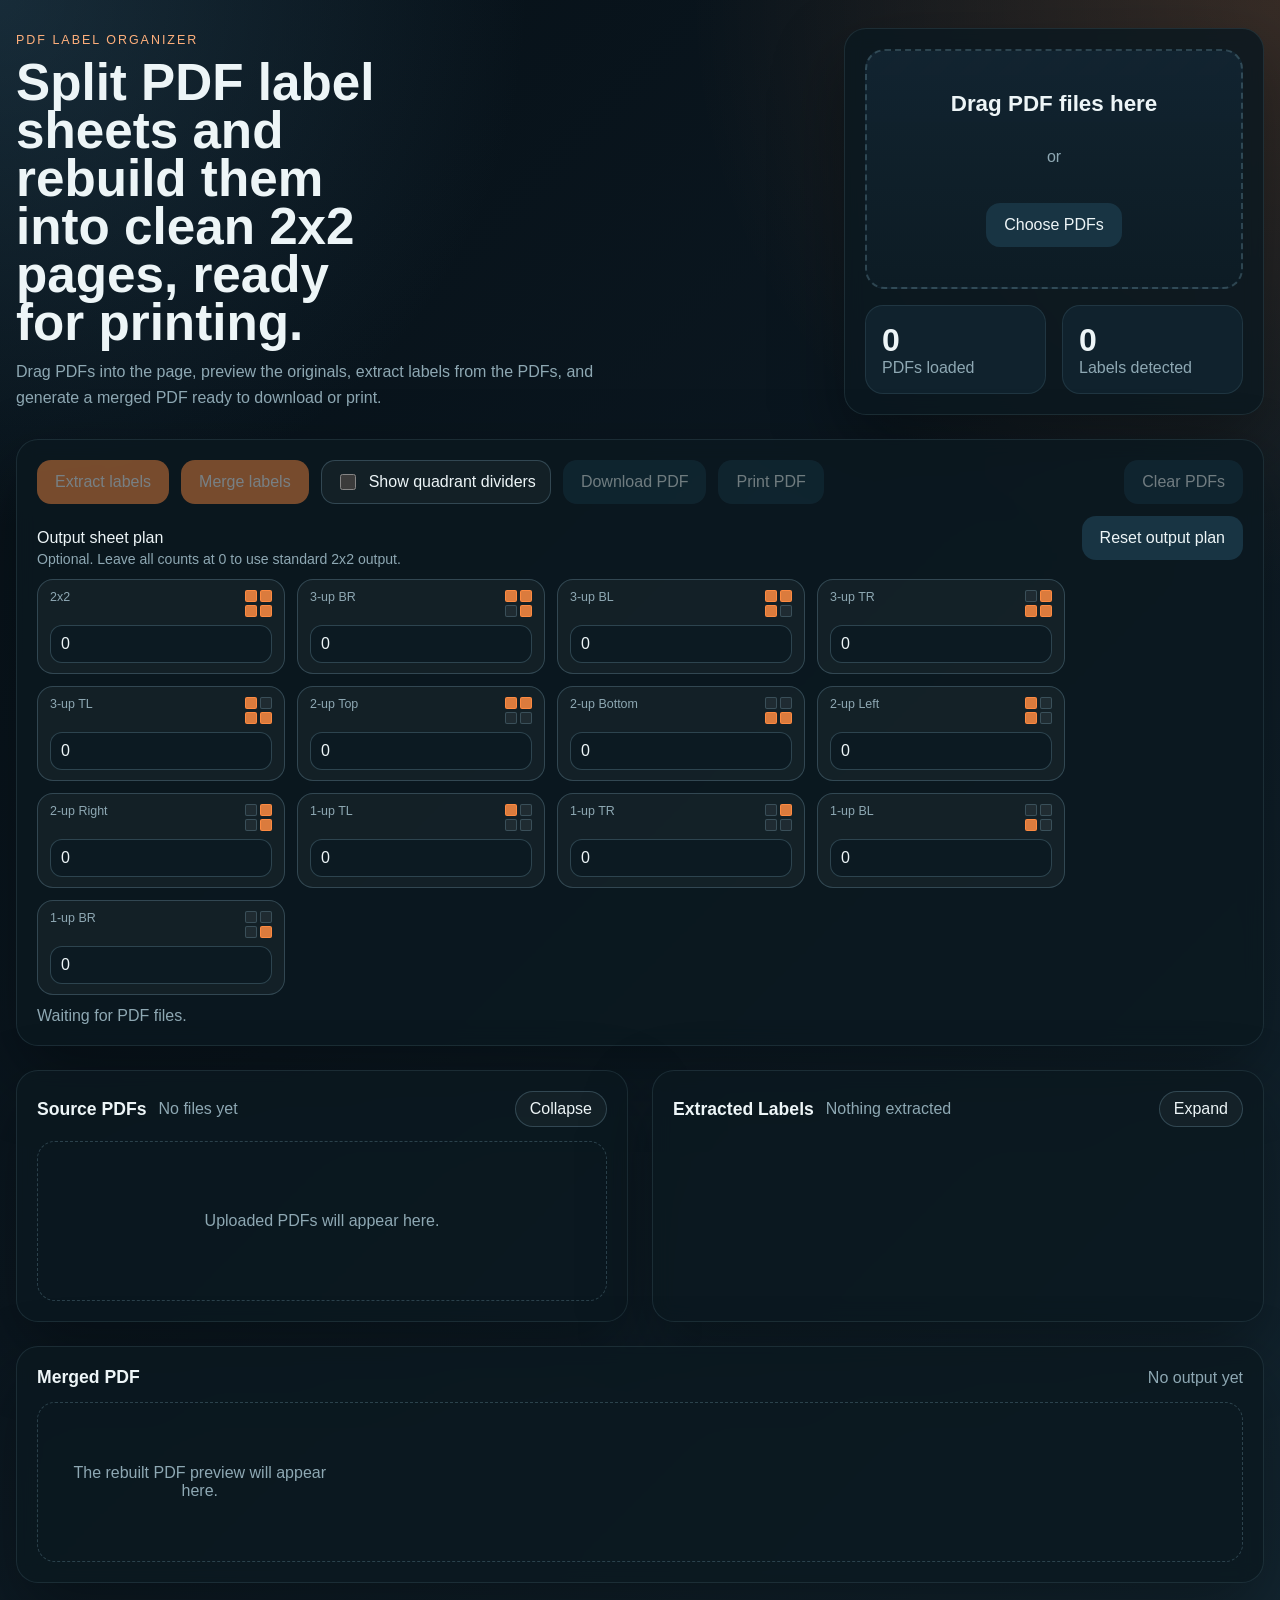
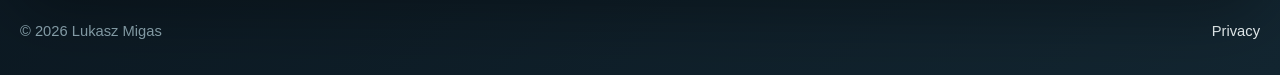
==== index.html @ 95e2d89e "Add local JS code" ====
<!DOCTYPE html>
<html lang="en">
  <head>
    <meta charset="UTF-8" />
    <meta name="viewport" content="width=device-width, initial-scale=1.0" />
    <title>PDF Label Organizer</title>
    <link rel="stylesheet" href="./styles.css" />
    <script src="./vendor/pdf.min.js"></script>
    <script src="./vendor/pdf-lib.min.js"></script>
  </head>
  <body>
    <div class="app-shell">
      <header class="hero">
        <div class="hero-copy">
          <p class="eyebrow">PDF Label Organizer</p>
          <h1>Split PDF label sheets and rebuild them into clean 2x2 pages, ready for printing.</h1>
          <p class="lede">
            Drag PDFs into the page, preview the originals, extract labels from the PDFs, and generate a merged PDF ready to download or print.
          </p>
        </div>
        <section class="hero-card">
          <div id="drop-zone" class="drop-zone" tabindex="0">
            <input id="file-input" type="file" accept="application/pdf" multiple hidden />
            <p class="drop-title">Drag PDF files here</p>
            <p class="drop-subtitle">or</p>
            <button id="browse-button" class="button button-secondary" type="button">
              Choose PDFs
            </button>
          </div>
          <div class="hero-stats">
            <div class="stat">
              <span id="file-count">0</span>
              <label>PDFs loaded</label>
            </div>
            <div class="stat">
              <span id="label-count">0</span>
              <label>Labels detected</label>
            </div>
          </div>
        </section>
      </header>

      <main class="layout">
        <section class="panel panel-wide action-panel">
          <div class="controls">
            <button id="extract-button" class="button" type="button" disabled>
              Extract labels
            </button>
            <button id="merge-button" class="button" type="button" disabled>
              Merge labels
            </button>
            <label class="checkbox-field">
              <input id="divider-toggle" type="checkbox" />
              <span>Show quadrant dividers</span>
            </label>
            <button id="download-button" class="button button-secondary" type="button" disabled>
              Download PDF
            </button>
            <button id="print-button" class="button button-secondary" type="button" disabled>
              Print PDF
            </button>
            <div class="controls-spacer" aria-hidden="true"></div>
            <button id="clear-button" class="button button-secondary" type="button" disabled>
              Clear PDFs
            </button>
          </div>
          <div class="planner-head">
            <div class="planner-head-copy">
              <span>Output sheet plan</span>
              <span class="planner-meta">Optional. Leave all counts at 0 to use standard 2x2 output.</span>
            </div>
            <button id="reset-output-plan-button" class="button button-secondary" type="button">
              Reset output plan
            </button>
          </div>
          <div id="output-planner" class="output-planner"></div>
          <div id="progress-stack" class="progress-stack is-hidden">
            <div class="progress-block">
              <div class="progress-head">
                <span id="progress-phase">Idle</span>
                <span id="progress-text" class="progress-meta">Idle</span>
              </div>
              <div class="progress-track">
                <div id="progress-bar" class="progress-fill"></div>
              </div>
            </div>
          </div>
          <div id="status" class="status">Waiting for PDF files.</div>
        </section>

        <section id="source-panel" class="panel">
          <div class="section-head">
            <div class="section-head-main">
              <h2>Source PDFs</h2>
              <span id="source-summary" class="section-meta">No files yet</span>
            </div>
            <button id="toggle-source-button" class="collapse-button" type="button" aria-expanded="true">
              Collapse
            </button>
          </div>
          <div id="source-list" class="file-list empty-state">
            Uploaded PDFs will appear here.
          </div>
        </section>

        <section id="labels-panel" class="panel">
          <div class="section-head">
            <div class="section-head-main">
              <h2>Extracted Labels</h2>
              <span id="extract-summary" class="section-meta">Nothing extracted</span>
            </div>
            <button id="toggle-labels-button" class="collapse-button" type="button" aria-expanded="true">
              Collapse
            </button>
          </div>
          <div id="label-grid" class="preview-grid empty-state">
            Extracted labels will appear here after processing.
          </div>
        </section>

        <section class="panel panel-wide">
          <div class="section-head">
            <h2>Merged PDF</h2>
            <span id="merged-summary" class="section-meta">No output yet</span>
          </div>
          <div id="merged-preview" class="merged-preview empty-state">
            The rebuilt PDF preview will appear here.
          </div>
        </section>
      </main>

      <footer class="site-footer">
        <span>© 2026 Lukasz Migas </span>
        <a href="./privacy.html">Privacy</a>
      </footer>
    </div>

    <div id="preview-modal" class="modal" hidden>
      <div id="modal-backdrop" class="modal-backdrop"></div>
      <div class="modal-dialog" role="dialog" aria-modal="true" aria-labelledby="modal-title">
        <div class="modal-head">
          <div>
            <h2 id="modal-title">Preview</h2>
            <p id="modal-caption" class="modal-caption"></p>
          </div>
          <button id="close-modal-button" class="collapse-button" type="button">
            Close
          </button>
        </div>
        <div class="modal-body">
          <img id="modal-image" class="modal-image" alt="" />
        </div>
      </div>
    </div>

    <script type="module" src="./src/main.js"></script>
  </body>
</html>
---- styles.css ----
:root {
  color-scheme: dark;
  --bg: #08131a;
  --panel: rgba(11, 24, 32, 0.84);
  --panel-strong: #10222d;
  --line: rgba(130, 176, 193, 0.14);
  --line-strong: rgba(130, 176, 193, 0.28);
  --text: #edf5f7;
  --muted: #8ea8b3;
  --accent: #ff8c42;
  --accent-dark: #d66c27;
  --shadow: 0 28px 70px rgba(0, 0, 0, 0.35);
  --radius: 22px;
}

* {
  box-sizing: border-box;
}

body {
  margin: 0;
  min-height: 100vh;
  font-family: "Avenir Next", "Segoe UI", sans-serif;
  color: var(--text);
  background:
    radial-gradient(circle at top left, rgba(56, 96, 120, 0.35), transparent 25%),
    radial-gradient(circle at top right, rgba(255, 140, 66, 0.18), transparent 28%),
    linear-gradient(135deg, #061017 0%, #0b1720 45%, #132631 100%);
}

button,
select,
input {
  font: inherit;
}

.app-shell {
  width: min(1400px, calc(100vw - 32px));
  margin: 0 auto;
  min-height: 100vh;
  padding: 28px 0 36px;
  display: flex;
  flex-direction: column;
}

.site-footer {
  display: flex;
  justify-content: space-between;
  gap: 16px;
  align-items: center;
  margin-top: 24px;
  padding: 16px 4px 0;
  color: var(--muted);
  font-size: 0.92rem;
}

.site-footer a {
  color: var(--text);
  text-decoration: none;
}

.site-footer a:hover {
  text-decoration: underline;
}

.hero {
  display: grid;
  grid-template-columns: minmax(0, 1.15fr) minmax(340px, 420px);
  gap: 24px;
  align-items: stretch;
  margin-bottom: 24px;
}

.hero-copy {
  align-self: center;
}

.eyebrow {
  margin: 0 0 12px;
  font-size: 0.78rem;
  letter-spacing: 0.16em;
  text-transform: uppercase;
  color: #ffb07c;
}

.hero h1 {
  margin: 0 0 12px;
  max-width: 13ch;
  font-size: clamp(2.3rem, 4vw, 4.6rem);
  line-height: 0.94;
}

.lede {
  margin: 0;
  max-width: 70ch;
  color: var(--muted);
  line-height: 1.6;
}

.hero-card,
.panel {
  backdrop-filter: blur(10px);
  background: var(--panel);
  border: 1px solid var(--line);
  border-radius: var(--radius);
  box-shadow: var(--shadow);
}

.hero-card {
  display: grid;
  gap: 16px;
  padding: 20px;
  align-content: start;
}

.hero-stats {
  display: grid;
  grid-template-columns: repeat(2, minmax(0, 1fr));
  gap: 16px;
}

.stat {
  padding: 16px;
  border-radius: 18px;
  background: var(--panel-strong);
  border: 1px solid var(--line);
}

.stat span {
  display: block;
  font-size: 2rem;
  font-weight: 700;
}

.stat label {
  color: var(--muted);
}

.layout {
  display: grid;
  grid-template-columns: repeat(2, minmax(0, 1fr));
  gap: 24px;
  flex: 1 0 auto;
}

.panel {
  padding: 20px;
}

.panel-wide {
  grid-column: 1 / -1;
}

.drop-zone {
  display: grid;
  place-items: center;
  min-height: 240px;
  padding: 28px;
  border: 2px dashed var(--line-strong);
  border-radius: 20px;
  background:
    linear-gradient(180deg, rgba(18, 37, 49, 0.96), rgba(13, 28, 37, 0.98)),
    repeating-linear-gradient(
      -45deg,
      rgba(255, 140, 66, 0.05),
      rgba(255, 140, 66, 0.05) 14px,
      transparent 14px,
      transparent 28px
    );
  text-align: center;
  transition: border-color 0.2s ease, transform 0.2s ease, background-color 0.2s ease;
}

.drop-zone.is-active {
  border-color: var(--accent);
  transform: translateY(-2px);
}

.drop-title {
  margin: 0;
  font-size: 1.4rem;
  font-weight: 650;
}

.drop-subtitle {
  margin: 8px 0 14px;
  color: var(--muted);
}

.controls {
  display: flex;
  flex-wrap: wrap;
  gap: 12px;
  align-items: center;
}

.controls-spacer {
  flex: 1 1 auto;
  min-width: 24px;
}

.checkbox-field {
  display: inline-flex;
  gap: 10px;
  align-items: center;
  min-height: 44px;
  padding: 0 14px;
  border: 1px solid var(--line-strong);
  border-radius: 14px;
  background: rgba(255, 255, 255, 0.04);
  color: var(--text);
}

.checkbox-field input {
  width: 16px;
  height: 16px;
  accent-color: var(--accent);
}

.checkbox-field span {
  white-space: nowrap;
}

.output-planner {
  display: flex;
  flex-wrap: wrap;
  gap: 12px;
}

.planner-head {
  display: flex;
  justify-content: space-between;
  gap: 12px;
  align-items: baseline;
  color: var(--text);
}

.planner-head-copy {
  display: grid;
  gap: 4px;
}

.planner-meta {
  color: var(--muted);
  font-size: 0.88rem;
}

.pattern-card {
  display: grid;
  gap: 8px;
  min-width: 110px;
  padding: 10px 12px;
  border: 1px solid var(--line-strong);
  border-radius: 16px;
  background: rgba(255, 255, 255, 0.04);
}

.pattern-card-top {
  display: flex;
  justify-content: space-between;
  gap: 10px;
  align-items: start;
}

.pattern-name {
  font-size: 0.78rem;
  color: var(--muted);
}

.pattern-grid {
  display: grid;
  grid-template-columns: repeat(2, 12px);
  grid-template-rows: repeat(2, 12px);
  gap: 3px;
}

.pattern-cell {
  border-radius: 2px;
  border: 1px solid var(--line-strong);
  background: rgba(255, 255, 255, 0.05);
}

.pattern-cell.is-filled {
  background: rgba(255, 140, 66, 0.85);
  border-color: rgba(255, 140, 66, 0.95);
}

.pattern-count {
  width: 100%;
  min-height: 38px;
  padding: 0 10px;
  border: 1px solid var(--line-strong);
  border-radius: 12px;
  background: #0c1a22;
  color: var(--text);
}

.button {
  min-height: 44px;
  padding: 0 18px;
  border: 0;
  border-radius: 14px;
  background: var(--accent);
  color: white;
  cursor: pointer;
  transition: transform 0.15s ease, opacity 0.15s ease, background-color 0.15s ease;
}

.button:hover:enabled {
  transform: translateY(-1px);
  background: var(--accent-dark);
}

.button:disabled {
  opacity: 0.45;
  cursor: not-allowed;
}

.button-secondary {
  background: #183443;
  color: var(--text);
}

.button-secondary:hover:enabled {
  background: #214759;
}

.status,
.section-meta {
  color: var(--muted);
}

.action-panel {
  display: grid;
  gap: 12px;
}

.progress-stack {
  display: grid;
  gap: 12px;
}

.progress-stack.is-hidden {
  display: none;
}

.progress-block {
  display: grid;
  gap: 8px;
}

.progress-head,
.section-head-main {
  display: flex;
  justify-content: space-between;
  gap: 12px;
  align-items: center;
}

.progress-head {
  font-size: 0.92rem;
  color: var(--muted);
}

.progress-meta {
  color: var(--text);
}

.progress-track {
  position: relative;
  height: 10px;
  overflow: hidden;
  border-radius: 999px;
  background: rgba(255, 255, 255, 0.08);
  border: 1px solid var(--line);
}

.progress-fill {
  width: 0%;
  height: 100%;
  border-radius: inherit;
  background: linear-gradient(90deg, #ff8c42 0%, #ffd166 100%);
  transition: width 0.2s ease;
}

.section-head {
  display: flex;
  justify-content: space-between;
  gap: 16px;
  align-items: center;
  margin-bottom: 14px;
}

.section-head h2 {
  margin: 0;
  font-size: 1.1rem;
}

.collapse-button {
  min-height: 36px;
  padding: 0 14px;
  border: 1px solid var(--line-strong);
  border-radius: 999px;
  background: rgba(255, 255, 255, 0.04);
  color: var(--text);
  cursor: pointer;
}

.collapse-button:hover {
  background: rgba(255, 255, 255, 0.08);
}

.file-list,
.preview-grid,
.merged-preview {
  min-height: 160px;
}

.file-list {
  display: grid;
  gap: 14px;
}

.file-card {
  display: grid;
  grid-template-columns: minmax(0, 190px) minmax(0, 1fr);
  gap: 14px;
  padding: 14px;
  border-radius: 18px;
  background: var(--panel-strong);
  border: 1px solid var(--line);
}

.file-card-meta {
  display: grid;
  gap: 12px;
  align-content: start;
}

.file-card-header {
  display: flex;
  justify-content: space-between;
  gap: 12px;
  align-items: start;
}

.file-card-actions {
  display: flex;
  gap: 8px;
  align-items: center;
}

.file-card strong,
.preview-card strong {
  font-size: 0.98rem;
}

.badge {
  display: inline-flex;
  align-items: center;
  min-height: 28px;
  padding: 0 10px;
  border-radius: 999px;
  border: 1px solid var(--line);
  color: #ffbf95;
  background: rgba(255, 140, 66, 0.08);
  font-size: 0.74rem;
  text-transform: uppercase;
  letter-spacing: 0.08em;
}

.icon-button {
  display: inline-grid;
  place-items: center;
  width: 32px;
  height: 32px;
  padding: 0;
  border: 1px solid var(--line-strong);
  border-radius: 999px;
  background: rgba(255, 255, 255, 0.04);
  color: var(--text);
  cursor: pointer;
}

.icon-button:hover {
  background: rgba(255, 140, 66, 0.12);
  border-color: rgba(255, 140, 66, 0.4);
}

.trash-icon {
  position: relative;
  width: 12px;
  height: 12px;
  border: 1.8px solid currentColor;
  border-top: 0;
  border-radius: 0 0 2px 2px;
}

.trash-icon::before {
  content: "";
  position: absolute;
  left: -2px;
  top: -4px;
  width: 14px;
  height: 2px;
  border-radius: 999px;
  background: currentColor;
}

.trash-icon::after {
  content: "";
  position: absolute;
  left: 3px;
  top: -6px;
  width: 4px;
  height: 2px;
  border: 1.6px solid currentColor;
  border-bottom: 0;
  border-radius: 2px 2px 0 0;
}

.field {
  display: grid;
  gap: 8px;
  color: var(--muted);
}

.field span {
  font-size: 0.85rem;
}

.field select {
  min-height: 42px;
  padding: 0 14px;
  border: 1px solid var(--line-strong);
  border-radius: 14px;
  background: #0c1a22;
  color: var(--text);
}

.thumb-strip {
  display: grid;
  grid-template-columns: repeat(2, minmax(0, 1fr));
  gap: 8px;
  align-content: start;
}

.preview-grid {
  display: grid;
  grid-template-columns: repeat(auto-fill, minmax(170px, 1fr));
  gap: 14px;
}

.preview-card {
  padding: 12px;
  border-radius: 18px;
  background: var(--panel-strong);
  border: 1px solid var(--line);
}

.preview-card.is-draggable {
  cursor: grab;
}

.preview-card.is-dragging {
  opacity: 0.35;
  transform: scale(0.98);
}

.preview-card.is-drop-target {
  border-color: var(--accent);
  box-shadow: inset 0 0 0 1px rgba(255, 140, 66, 0.5);
}

.preview-card p,
.file-card p {
  margin: 10px 0 0;
  font-size: 0.9rem;
  line-height: 1.4;
}

.thumb,
.merged-page {
  width: 100%;
  border-radius: 12px;
  background: white;
  border: 1px solid rgba(255, 255, 255, 0.08);
}

.thumb-button,
.page-thumb-button {
  display: block;
  width: 100%;
  padding: 0;
  border: 0;
  background: transparent;
  cursor: zoom-in;
}

.thumb-button img,
.page-thumb-button img {
  display: block;
}

.thumb-label {
  margin: 6px 0 0;
  font-size: 0.72rem;
  color: var(--muted);
  text-align: center;
}

.merged-preview {
  display: grid;
  grid-template-columns: repeat(auto-fill, minmax(240px, 1fr));
  gap: 18px;
}

.empty-state {
  display: grid;
  place-items: center;
  text-align: center;
  color: var(--muted);
  border: 1px dashed var(--line-strong);
  border-radius: 18px;
  padding: 24px;
}

.is-collapsed #label-grid {
  display: none;
}

#source-panel.is-collapsed #source-list {
  display: none;
}

.modal {
  position: fixed;
  inset: 0;
  z-index: 50;
  display: grid;
  place-items: center;
  padding: 24px;
}

.modal[hidden] {
  display: none;
}

.modal-backdrop {
  position: absolute;
  inset: 0;
  background: rgba(2, 8, 12, 0.82);
  backdrop-filter: blur(8px);
}

.modal-dialog {
  position: relative;
  z-index: 1;
  width: min(1080px, 100%);
  max-height: calc(100vh - 48px);
  display: grid;
  gap: 16px;
  padding: 20px;
  overflow: auto;
  border-radius: 24px;
  border: 1px solid var(--line-strong);
  background: rgba(9, 20, 28, 0.96);
  box-shadow: var(--shadow);
}

.modal-head {
  display: flex;
  justify-content: space-between;
  gap: 16px;
  align-items: start;
}

.modal-head h2 {
  margin: 0;
}

.modal-caption {
  margin: 6px 0 0;
  color: var(--muted);
}

.modal-body {
  display: grid;
  place-items: center;
}

.modal-image {
  max-width: 100%;
  max-height: calc(100vh - 180px);
  border-radius: 16px;
  background: white;
}

@media (max-width: 980px) {
  .hero,
  .layout {
    grid-template-columns: 1fr;
  }

  .section-head,
  .section-head-main,
  .progress-head,
  .planner-head {
    align-items: start;
    flex-direction: column;
  }

  .hero-stats {
    grid-template-columns: 1fr 1fr;
  }

  .file-card {
    grid-template-columns: 1fr;
  }

  .site-footer {
    flex-direction: column;
    align-items: start;
  }

  .modal {
    padding: 12px;
  }
}
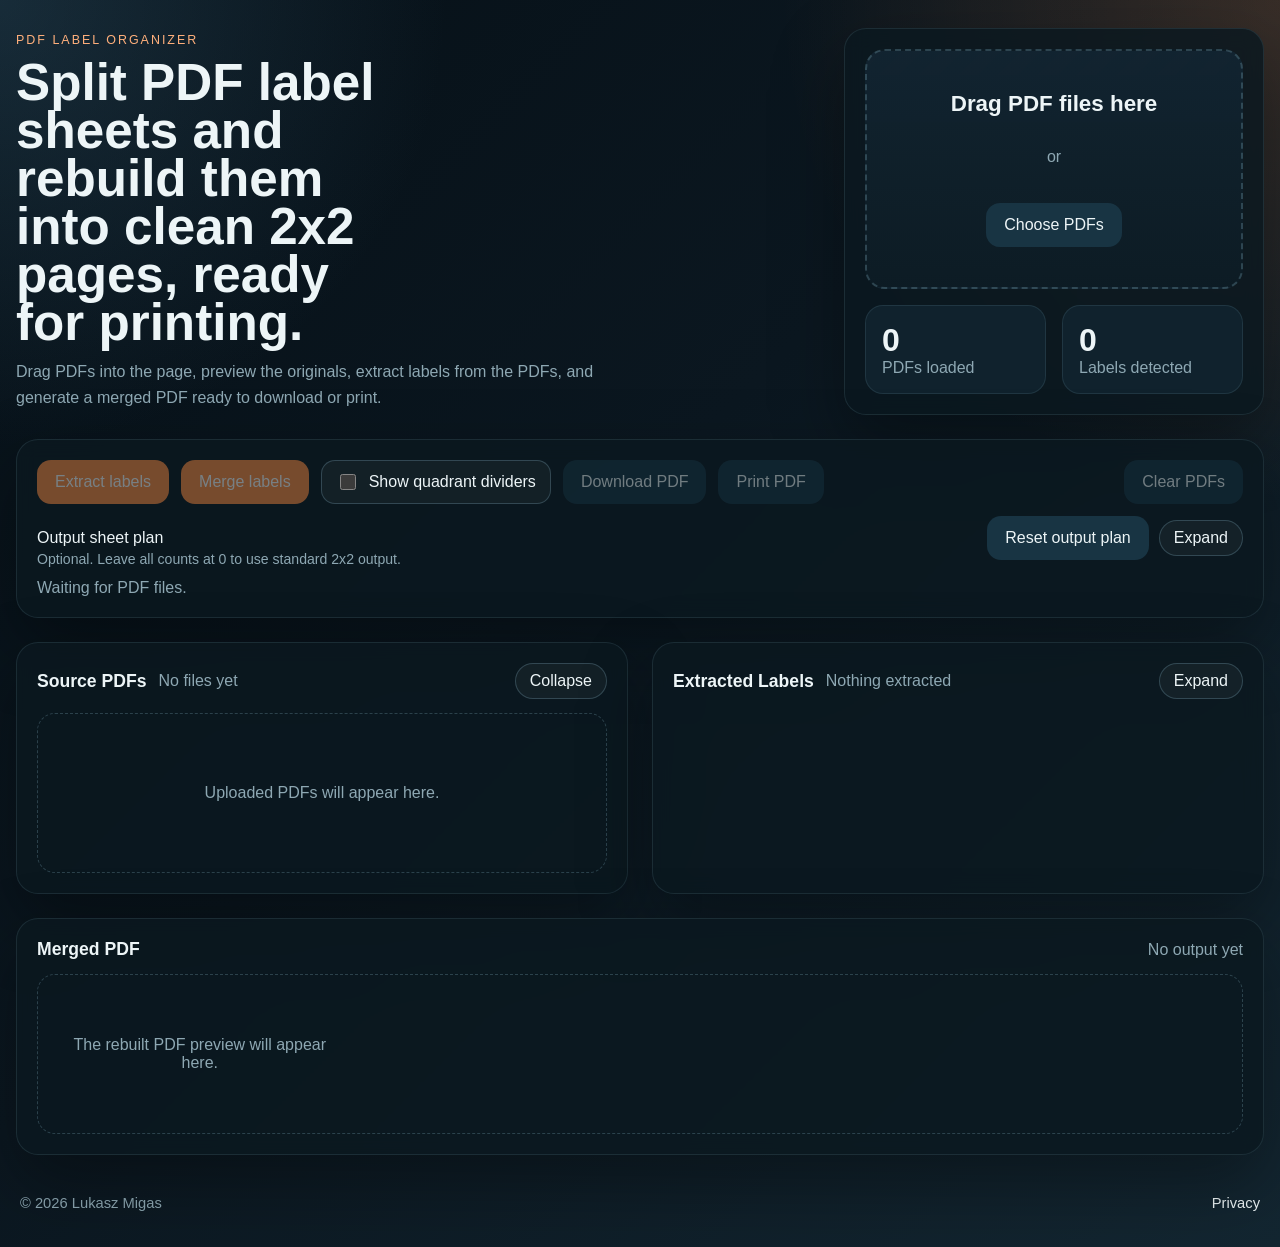
==== commit 49a09e28: "Make the output sheet plan collapsible" ====
--- a/index.html
+++ b/index.html
@@ -4,6 +4,7 @@
     <meta charset="UTF-8" />
     <meta name="viewport" content="width=device-width, initial-scale=1.0" />
     <title>PDF Label Organizer</title>
+    <link rel="icon" type="image/svg+xml" href="./favicon.svg" />
     <link rel="stylesheet" href="./styles.css" />
     <script src="./vendor/pdf.min.js"></script>
     <script src="./vendor/pdf-lib.min.js"></script>
@@ -64,16 +65,23 @@
               Clear PDFs
             </button>
           </div>
+          <div id="output-plan-panel" class="output-plan-panel">
           <div class="planner-head">
             <div class="planner-head-copy">
               <span>Output sheet plan</span>
               <span class="planner-meta">Optional. Leave all counts at 0 to use standard 2x2 output.</span>
             </div>
-            <button id="reset-output-plan-button" class="button button-secondary" type="button">
-              Reset output plan
-            </button>
+            <div class="planner-actions">
+              <button id="reset-output-plan-button" class="button button-secondary" type="button">
+                Reset output plan
+              </button>
+              <button id="toggle-output-plan-button" class="collapse-button" type="button" aria-expanded="false">
+                Expand
+              </button>
+            </div>
           </div>
           <div id="output-planner" class="output-planner"></div>
+          </div>
           <div id="progress-stack" class="progress-stack is-hidden">
             <div class="progress-block">
               <div class="progress-head">
--- a/styles.css
+++ b/styles.css
@@ -227,6 +227,10 @@
   gap: 12px;
 }
 
+.output-plan-panel.is-collapsed #output-planner {
+  display: none;
+}
+
 .planner-head {
   display: flex;
   justify-content: space-between;
@@ -238,6 +242,13 @@
 .planner-head-copy {
   display: grid;
   gap: 4px;
+}
+
+.planner-actions {
+  display: flex;
+  flex-wrap: wrap;
+  gap: 10px;
+  align-items: center;
 }
 
 .planner-meta {
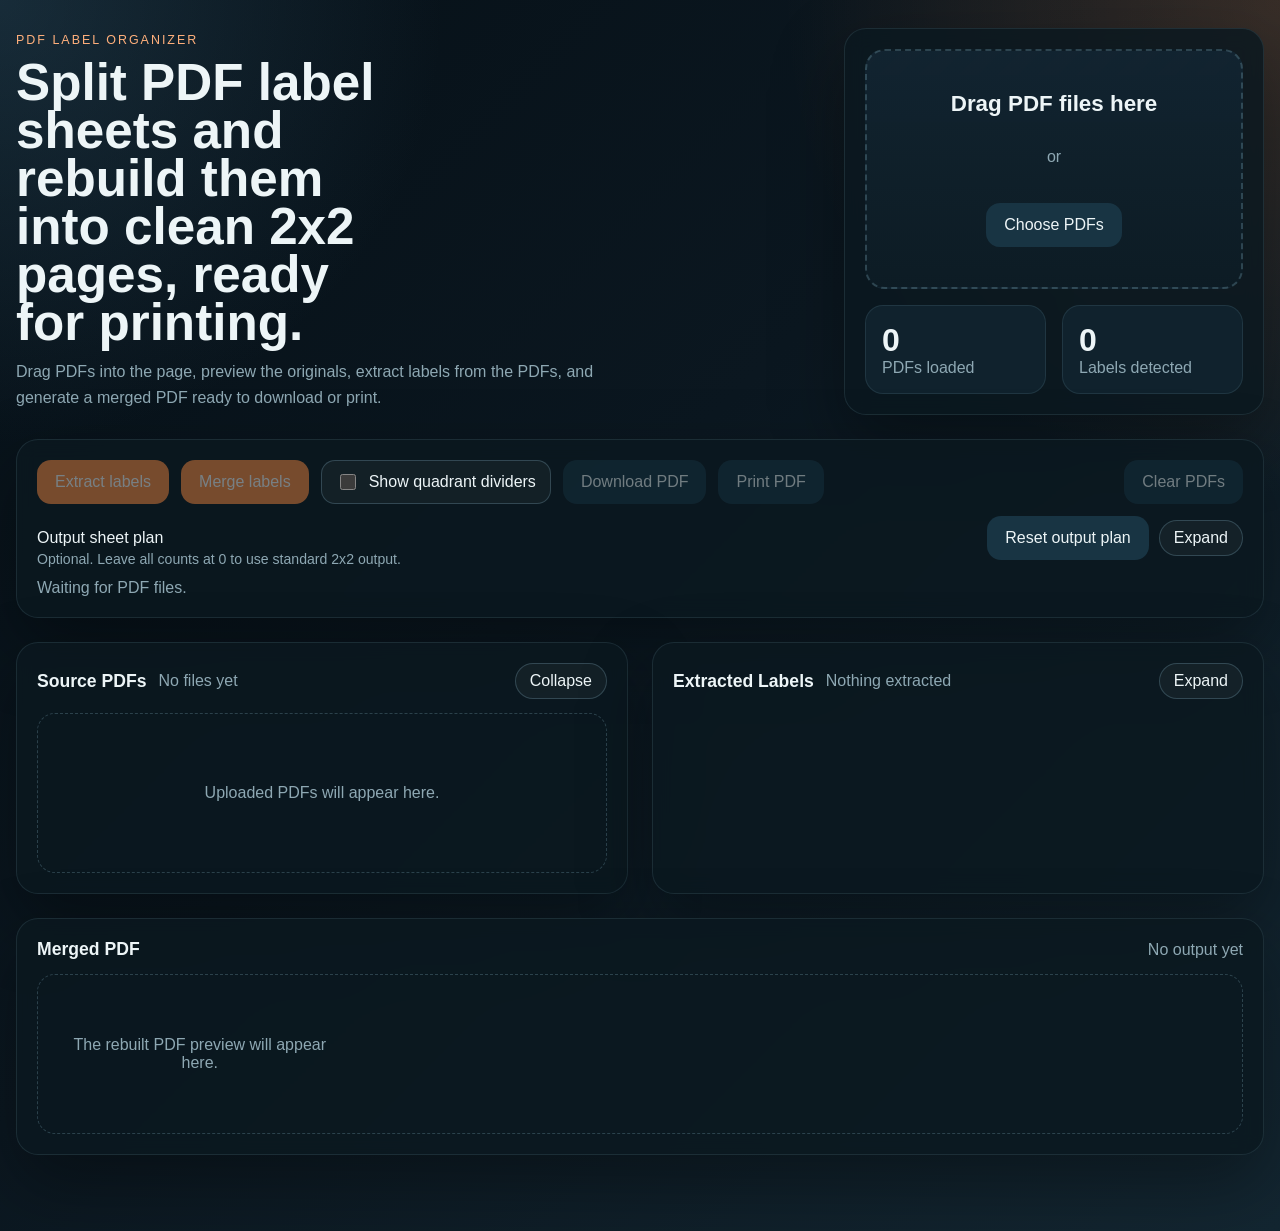
==== commit fe73fc85: "Add links" ====
--- a/index.html
+++ b/index.html
@@ -137,10 +137,7 @@
         </section>
       </main>
 
-      <footer class="site-footer">
-        <span>© 2026 Lukasz Migas </span>
-        <a href="./privacy.html">Privacy</a>
-      </footer>
+      <footer class="site-footer" data-site-footer data-footer-variant="app"></footer>
     </div>
 
     <div id="preview-modal" class="modal" hidden>
--- a/styles.css
+++ b/styles.css
@@ -54,6 +54,12 @@
   font-size: 0.92rem;
 }
 
+.site-footer-links {
+  display: flex;
+  align-items: center;
+  gap: 14px;
+}
+
 .site-footer a {
   color: var(--text);
   text-decoration: none;
@@ -61,6 +67,41 @@
 
 .site-footer a:hover {
   text-decoration: underline;
+}
+
+.footer-icon-links {
+  display: flex;
+  align-items: center;
+  gap: 8px;
+}
+
+.site-footer .icon-button {
+  display: inline-flex;
+  align-items: center;
+  justify-content: center;
+  width: 2.25rem;
+  height: 2.25rem;
+  transition:
+    transform 160ms ease,
+    border-color 160ms ease,
+    background-color 160ms ease;
+}
+
+.site-footer .icon-button:hover {
+  text-decoration: none;
+  transform: translateY(-1px);
+  border-color: rgba(255, 176, 124, 0.45);
+  background: rgba(255, 176, 124, 0.12);
+}
+
+.icon-button:focus-visible {
+  outline: 2px solid rgba(255, 176, 124, 0.85);
+  outline-offset: 2px;
+}
+
+.site-footer .icon-button svg {
+  width: 1.1rem;
+  height: 1.1rem;
 }
 
 .hero {
@@ -266,6 +307,22 @@
   background: rgba(255, 255, 255, 0.04);
 }
 
+.pattern-picker {
+  display: grid;
+  gap: 8px;
+  padding: 0;
+  border: 0;
+  background: transparent;
+  color: inherit;
+  text-align: left;
+  cursor: pointer;
+}
+
+.pattern-picker:hover .pattern-grid,
+.pattern-picker:hover .pattern-name {
+  opacity: 0.92;
+}
+
 .pattern-card-top {
   display: flex;
   justify-content: space-between;
@@ -276,6 +333,31 @@
 .pattern-name {
   font-size: 0.78rem;
   color: var(--muted);
+}
+
+.pattern-card-footer {
+  display: flex;
+  justify-content: space-between;
+  gap: 10px;
+  align-items: center;
+}
+
+.pattern-count-pill {
+  display: inline-flex;
+  align-items: center;
+  gap: 8px;
+  min-height: 34px;
+  padding: 0 10px;
+  border-radius: 999px;
+  border: 1px solid var(--line-strong);
+  background: rgba(255, 255, 255, 0.04);
+  color: var(--muted);
+  font-size: 0.82rem;
+}
+
+.pattern-count-pill strong {
+  color: var(--text);
+  font-size: 0.95rem;
 }
 
 .pattern-grid {
@@ -296,14 +378,18 @@
   border-color: rgba(255, 140, 66, 0.95);
 }
 
-.pattern-count {
-  width: 100%;
-  min-height: 38px;
+.pattern-reset {
+  min-height: 34px;
   padding: 0 10px;
   border: 1px solid var(--line-strong);
-  border-radius: 12px;
-  background: #0c1a22;
-  color: var(--text);
+  border-radius: 999px;
+  background: rgba(255, 255, 255, 0.04);
+  color: var(--text);
+  cursor: pointer;
+}
+
+.pattern-reset:hover {
+  background: rgba(255, 255, 255, 0.08);
 }
 
 .button {
@@ -461,8 +547,7 @@
   align-items: center;
 }
 
-.file-card strong,
-.preview-card strong {
+.file-card strong {
   font-size: 0.98rem;
 }
 
@@ -734,6 +819,10 @@
     align-items: start;
   }
 
+  .site-footer-links {
+    flex-wrap: wrap;
+  }
+
   .modal {
     padding: 12px;
   }
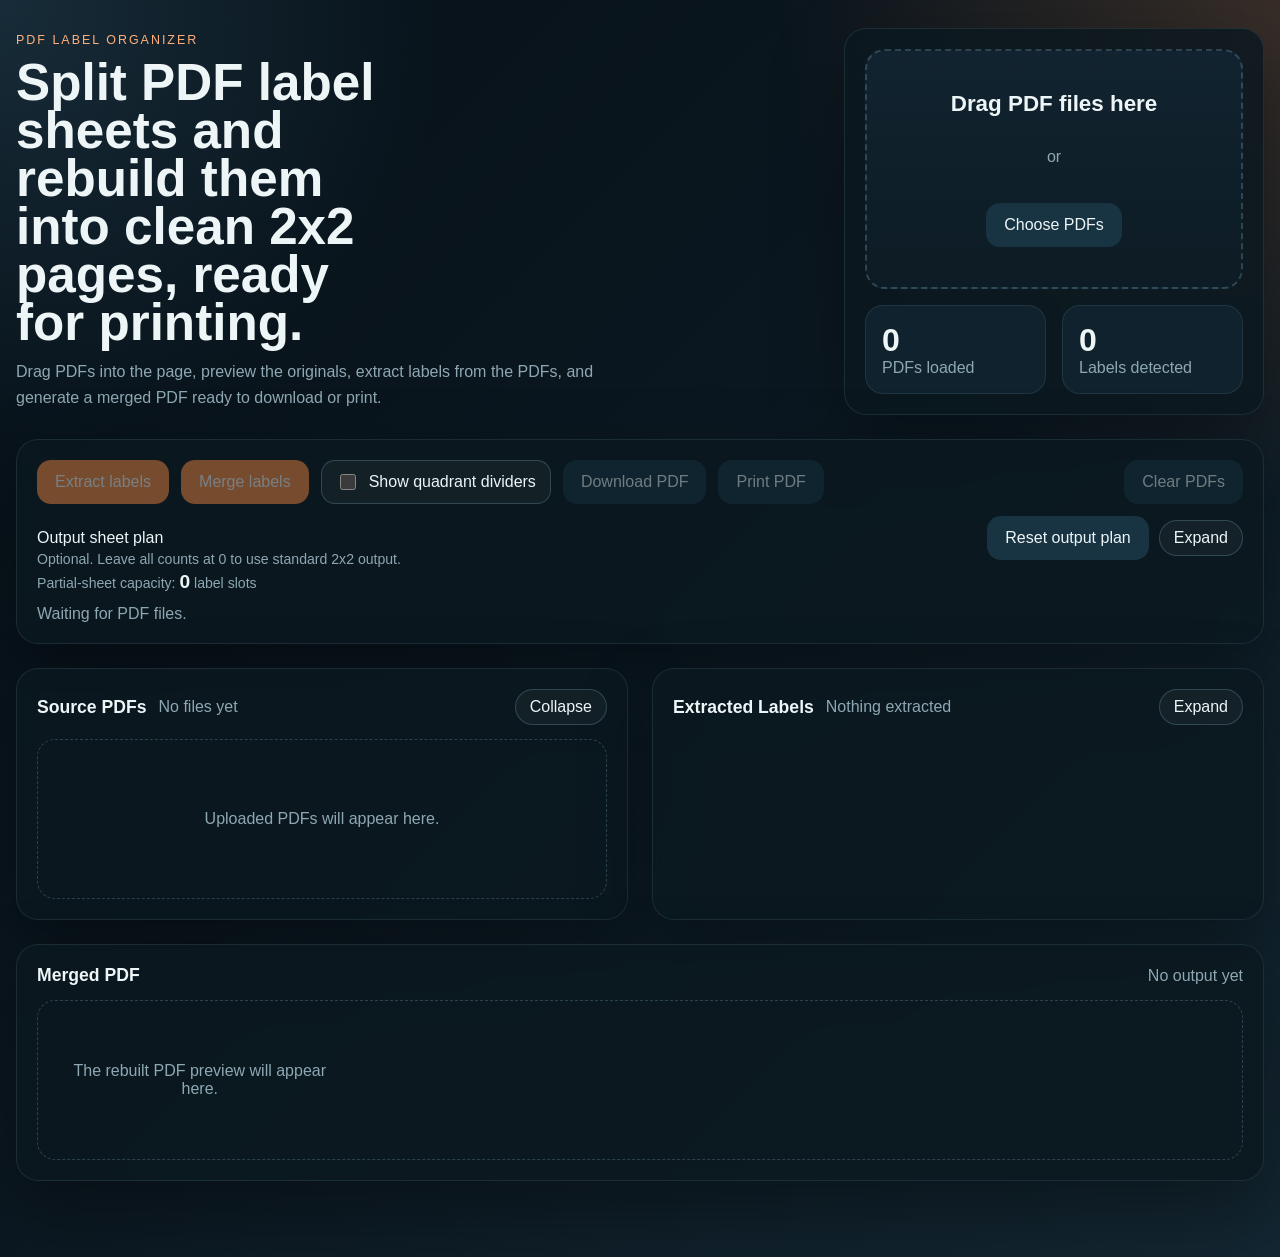
==== commit d1159f00: "Add output plan summary and styling for partial-sheet capacity" ====
--- a/index.html
+++ b/index.html
@@ -70,6 +70,11 @@
             <div class="planner-head-copy">
               <span>Output sheet plan</span>
               <span class="planner-meta">Optional. Leave all counts at 0 to use standard 2x2 output.</span>
+              <span id="output-plan-summary" class="planner-meta">
+                Partial-sheet capacity:
+                <strong class="planner-summary-value">0</strong>
+                label slots
+              </span>
             </div>
             <div class="planner-actions">
               <button id="reset-output-plan-button" class="button button-secondary" type="button">
--- a/styles.css
+++ b/styles.css
@@ -297,6 +297,12 @@
   font-size: 0.88rem;
 }
 
+.planner-summary-value {
+  font-size: 1.2rem;
+  font-weight: 700;
+  color: var(--text);
+}
+
 .pattern-card {
   display: grid;
   gap: 8px;
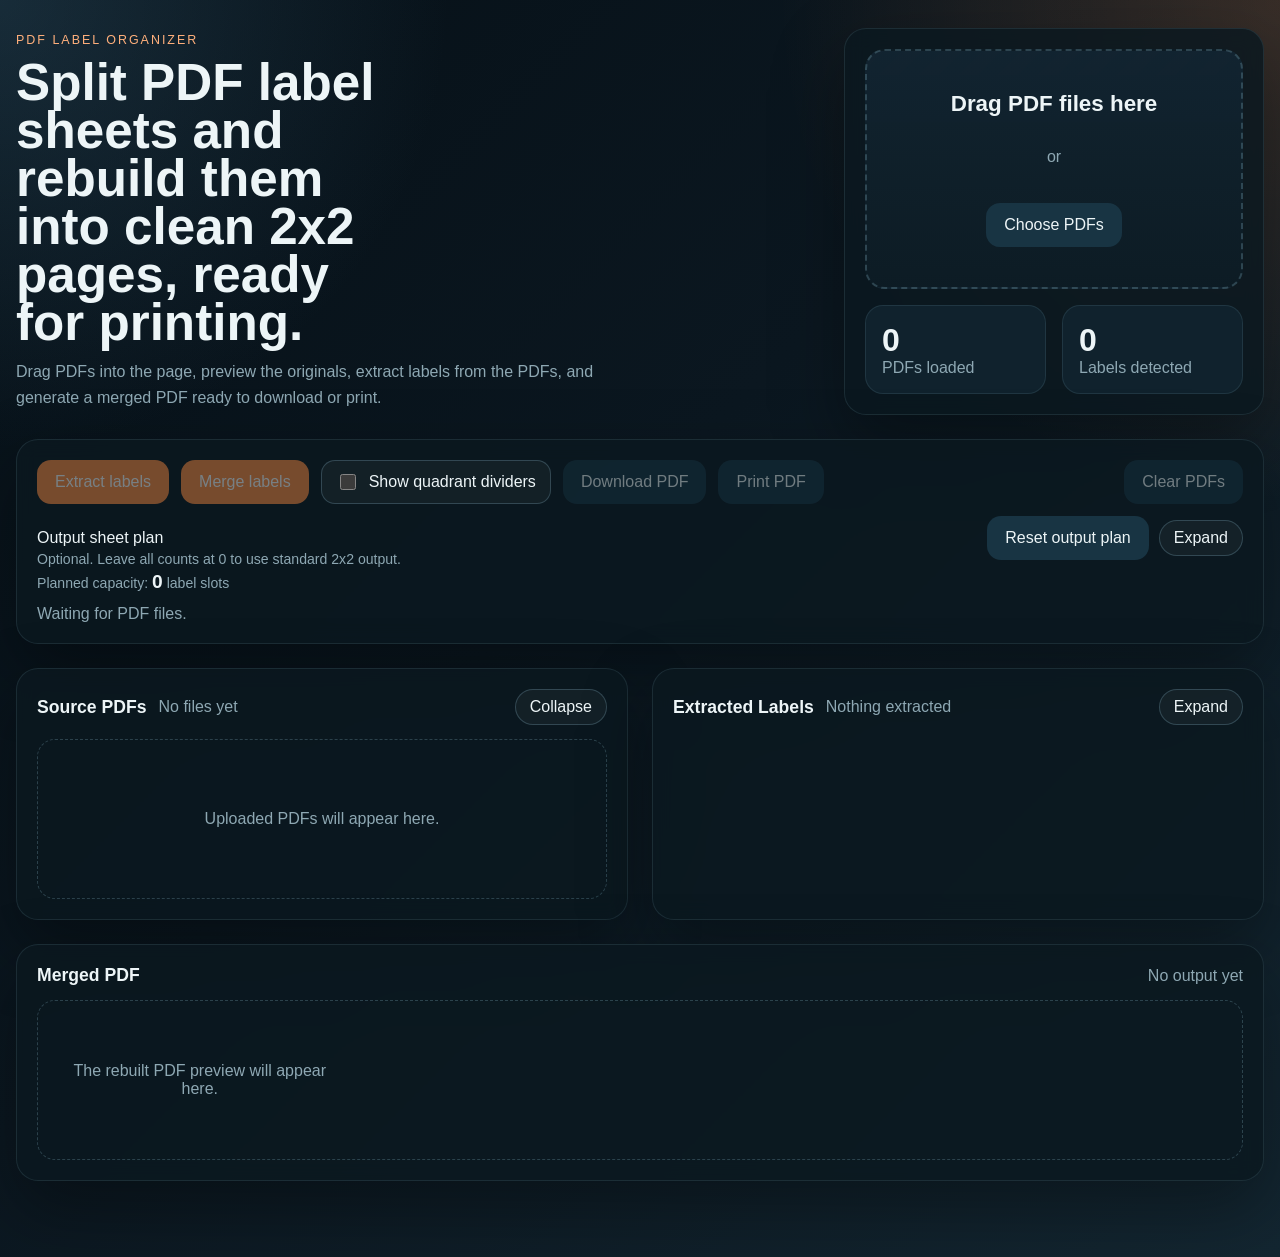
==== commit 0f3e006a: "Improve mobile output plan controls and capacity counting" ====
--- a/index.html
+++ b/index.html
@@ -71,7 +71,7 @@
               <span>Output sheet plan</span>
               <span class="planner-meta">Optional. Leave all counts at 0 to use standard 2x2 output.</span>
               <span id="output-plan-summary" class="planner-meta">
-                Partial-sheet capacity:
+                Planned capacity:
                 <strong class="planner-summary-value">0</strong>
                 label slots
               </span>
--- a/styles.css
+++ b/styles.css
@@ -313,22 +313,6 @@
   background: rgba(255, 255, 255, 0.04);
 }
 
-.pattern-picker {
-  display: grid;
-  gap: 8px;
-  padding: 0;
-  border: 0;
-  background: transparent;
-  color: inherit;
-  text-align: left;
-  cursor: pointer;
-}
-
-.pattern-picker:hover .pattern-grid,
-.pattern-picker:hover .pattern-name {
-  opacity: 0.92;
-}
-
 .pattern-card-top {
   display: flex;
   justify-content: space-between;
@@ -346,6 +330,7 @@
   justify-content: space-between;
   gap: 10px;
   align-items: center;
+  flex-wrap: wrap;
 }
 
 .pattern-count-pill {
@@ -384,18 +369,35 @@
   border-color: rgba(255, 140, 66, 0.95);
 }
 
-.pattern-reset {
-  min-height: 34px;
-  padding: 0 10px;
+.pattern-stepper {
+  display: inline-flex;
+  gap: 8px;
+}
+
+.pattern-adjust {
+  min-width: 42px;
+  min-height: 42px;
+  padding: 0 12px;
   border: 1px solid var(--line-strong);
-  border-radius: 999px;
+  border-radius: 12px;
   background: rgba(255, 255, 255, 0.04);
   color: var(--text);
   cursor: pointer;
-}
-
-.pattern-reset:hover {
+  font-size: 1.15rem;
+  line-height: 1;
+}
+
+.pattern-adjust:hover {
   background: rgba(255, 255, 255, 0.08);
+}
+
+.pattern-adjust-primary {
+  border-color: rgba(255, 140, 66, 0.45);
+  background: rgba(255, 140, 66, 0.16);
+}
+
+.pattern-adjust-primary:hover {
+  background: rgba(255, 140, 66, 0.24);
 }
 
 .button {
@@ -832,4 +834,37 @@
   .modal {
     padding: 12px;
   }
-}
+
+  .planner-actions {
+    width: 100%;
+    justify-content: space-between;
+    margin-bottom: 8px;
+  }
+
+  .output-planner {
+    margin-top: 8px;
+  }
+
+  .pattern-card {
+    flex: 1 1 calc(50% - 6px);
+    min-width: 0;
+  }
+
+  .pattern-card-footer {
+    align-items: stretch;
+  }
+
+  .pattern-count-pill,
+  .pattern-stepper {
+    width: 100%;
+  }
+
+  .pattern-stepper {
+    display: grid;
+    grid-template-columns: repeat(2, minmax(0, 1fr));
+  }
+
+  .pattern-adjust {
+    width: 100%;
+  }
+}
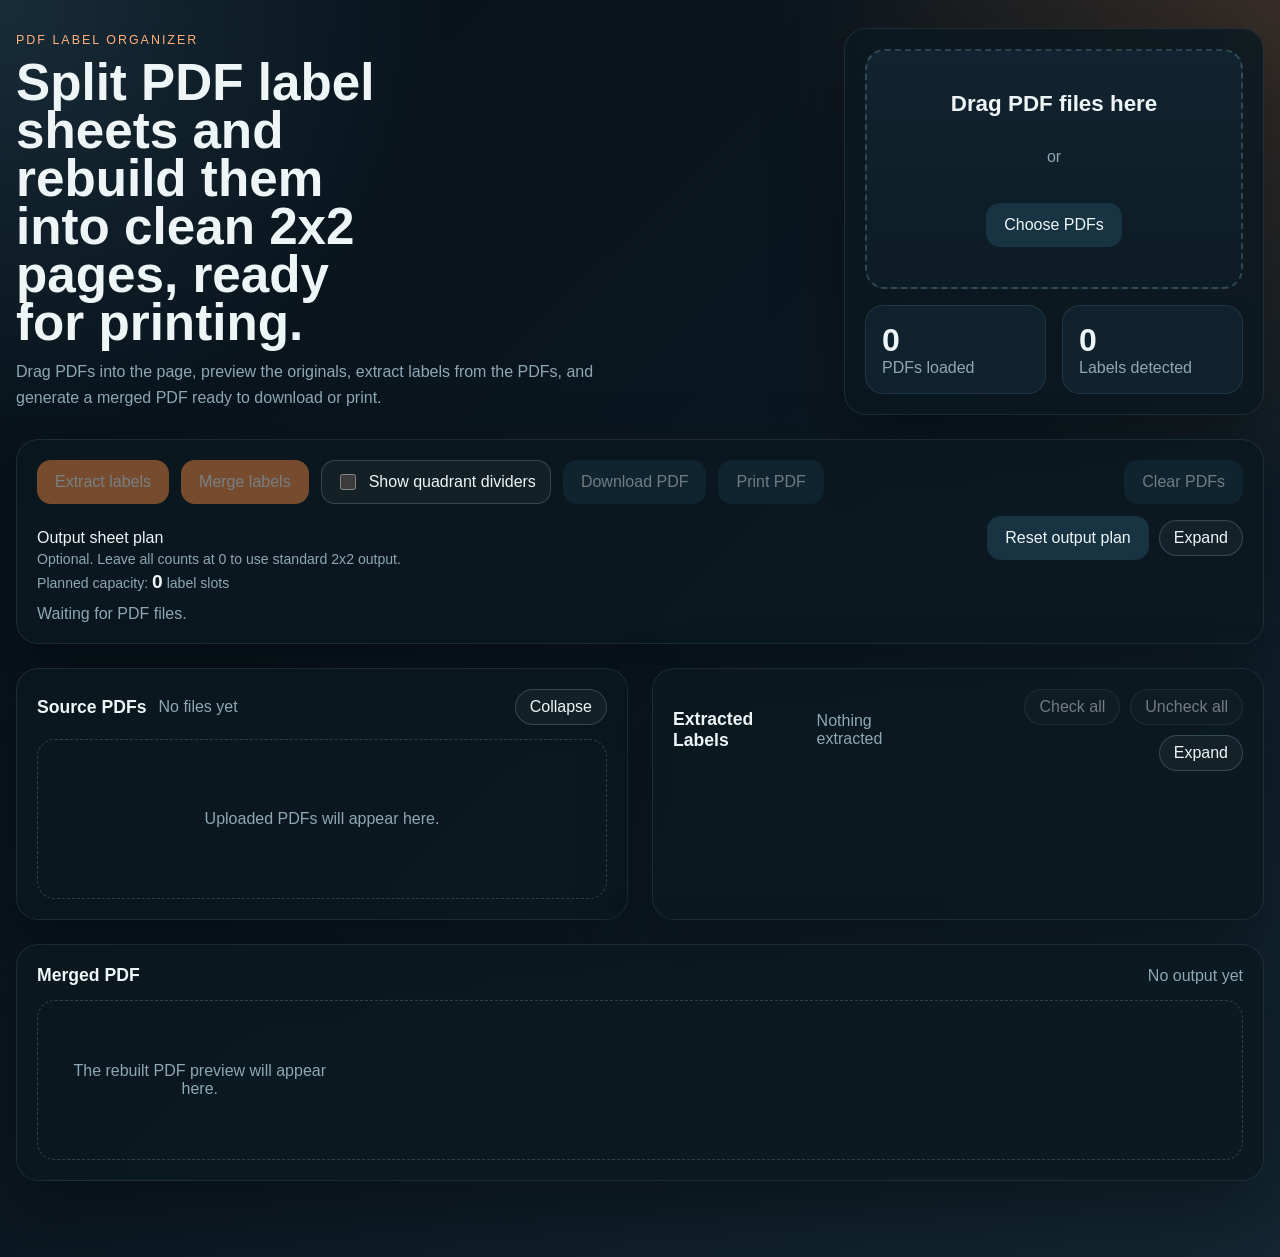
==== commit eba98d5a: "Add selection - add selection #4" ====
--- a/index.html
+++ b/index.html
@@ -122,9 +122,17 @@
               <h2>Extracted Labels</h2>
               <span id="extract-summary" class="section-meta">Nothing extracted</span>
             </div>
-            <button id="toggle-labels-button" class="collapse-button" type="button" aria-expanded="true">
-              Collapse
-            </button>
+            <div class="section-actions">
+              <button id="check-all-labels-button" class="collapse-button" type="button" disabled>
+                Check all
+              </button>
+              <button id="uncheck-all-labels-button" class="collapse-button" type="button" disabled>
+                Uncheck all
+              </button>
+              <button id="toggle-labels-button" class="collapse-button" type="button" aria-expanded="true">
+                Collapse
+              </button>
+            </div>
           </div>
           <div id="label-grid" class="preview-grid empty-state">
             Extracted labels will appear here after processing.
@@ -153,12 +161,37 @@
             <h2 id="modal-title">Preview</h2>
             <p id="modal-caption" class="modal-caption"></p>
           </div>
-          <button id="close-modal-button" class="collapse-button" type="button">
-            Close
-          </button>
+          <div class="modal-actions">
+            <span id="modal-position" class="modal-position" aria-live="polite"></span>
+            <button id="close-modal-button" class="collapse-button" type="button">
+              Close
+            </button>
+          </div>
         </div>
         <div class="modal-body">
-          <img id="modal-image" class="modal-image" alt="" />
+          <button
+            id="modal-previous-button"
+            class="modal-nav-button"
+            type="button"
+            aria-label="Previous preview"
+            title="Previous preview"
+            disabled
+          >
+            <span class="chevron chevron-left" aria-hidden="true"></span>
+          </button>
+          <div class="modal-image-frame">
+            <img id="modal-image" class="modal-image" alt="" />
+          </div>
+          <button
+            id="modal-next-button"
+            class="modal-nav-button"
+            type="button"
+            aria-label="Next preview"
+            title="Next preview"
+            disabled
+          >
+            <span class="chevron chevron-right" aria-hidden="true"></span>
+          </button>
         </div>
       </div>
     </div>
--- a/styles.css
+++ b/styles.css
@@ -501,6 +501,14 @@
   font-size: 1.1rem;
 }
 
+.section-actions {
+  display: flex;
+  flex-wrap: wrap;
+  gap: 10px;
+  align-items: center;
+  justify-content: end;
+}
+
 .collapse-button {
   min-height: 36px;
   padding: 0 14px;
@@ -513,6 +521,11 @@
 
 .collapse-button:hover {
   background: rgba(255, 255, 255, 0.08);
+}
+
+.collapse-button:disabled {
+  cursor: not-allowed;
+  opacity: 0.45;
 }
 
 .file-list,
@@ -676,6 +689,41 @@
   box-shadow: inset 0 0 0 1px rgba(255, 140, 66, 0.5);
 }
 
+.preview-card.is-excluded {
+  border-style: dashed;
+}
+
+.preview-card.is-excluded .thumb {
+  opacity: 0.48;
+}
+
+.label-card-head {
+  display: flex;
+  justify-content: end;
+  margin-bottom: 10px;
+}
+
+.label-select-control {
+  display: inline-flex;
+  align-items: center;
+  gap: 8px;
+  min-height: 32px;
+  padding: 0 10px;
+  border: 1px solid var(--line-strong);
+  border-radius: 999px;
+  background: rgba(255, 255, 255, 0.04);
+  color: var(--text);
+  font-size: 0.82rem;
+  cursor: pointer;
+}
+
+.label-select-control input {
+  width: 15px;
+  height: 15px;
+  margin: 0;
+  accent-color: var(--accent);
+}
+
 .preview-card p,
 .file-card p {
   margin: 10px 0 0;
@@ -783,14 +831,37 @@
   margin: 0;
 }
 
+.modal-actions {
+  display: flex;
+  gap: 12px;
+  align-items: center;
+  justify-content: end;
+}
+
 .modal-caption {
   margin: 6px 0 0;
   color: var(--muted);
 }
 
+.modal-position {
+  min-width: 54px;
+  color: var(--muted);
+  font-size: 0.9rem;
+  text-align: right;
+}
+
 .modal-body {
   display: grid;
+  grid-template-columns: 48px minmax(0, 1fr) 48px;
+  gap: 14px;
   place-items: center;
+}
+
+.modal-image-frame {
+  display: grid;
+  place-items: center;
+  min-width: 0;
+  width: 100%;
 }
 
 .modal-image {
@@ -798,6 +869,57 @@
   max-height: calc(100vh - 180px);
   border-radius: 16px;
   background: white;
+}
+
+.modal-nav-button {
+  position: relative;
+  display: inline-grid;
+  place-items: center;
+  width: 48px;
+  height: 48px;
+  padding: 0;
+  border: 1px solid var(--line-strong);
+  border-radius: 999px;
+  background: rgba(255, 255, 255, 0.06);
+  color: var(--text);
+  cursor: pointer;
+  transition:
+    border-color 160ms ease,
+    background-color 160ms ease,
+    opacity 160ms ease;
+}
+
+.modal-nav-button:hover:enabled {
+  border-color: rgba(255, 176, 124, 0.45);
+  background: rgba(255, 176, 124, 0.12);
+}
+
+.modal-nav-button:focus-visible {
+  outline: 2px solid rgba(255, 176, 124, 0.85);
+  outline-offset: 2px;
+}
+
+.modal-nav-button:disabled {
+  cursor: not-allowed;
+  opacity: 0.35;
+}
+
+.chevron {
+  display: block;
+  width: 13px;
+  height: 13px;
+  border-top: 2px solid currentColor;
+  border-right: 2px solid currentColor;
+}
+
+.chevron-left {
+  transform: rotate(-135deg);
+  margin-left: 5px;
+}
+
+.chevron-right {
+  transform: rotate(45deg);
+  margin-right: 5px;
 }
 
 @media (max-width: 980px) {
@@ -814,6 +936,11 @@
     flex-direction: column;
   }
 
+  .section-actions {
+    width: 100%;
+    justify-content: start;
+  }
+
   .hero-stats {
     grid-template-columns: 1fr 1fr;
   }
@@ -833,6 +960,40 @@
 
   .modal {
     padding: 12px;
+  }
+
+  .modal-head {
+    gap: 12px;
+  }
+
+  .modal-actions {
+    width: 100%;
+    justify-content: space-between;
+  }
+
+  .modal-position {
+    text-align: left;
+  }
+
+  .modal-body {
+    grid-template-columns: repeat(2, minmax(0, 1fr));
+    grid-template-areas:
+      "image image"
+      "previous next";
+  }
+
+  .modal-image-frame {
+    grid-area: image;
+  }
+
+  #modal-previous-button {
+    grid-area: previous;
+    justify-self: start;
+  }
+
+  #modal-next-button {
+    grid-area: next;
+    justify-self: end;
   }
 
   .planner-actions {
